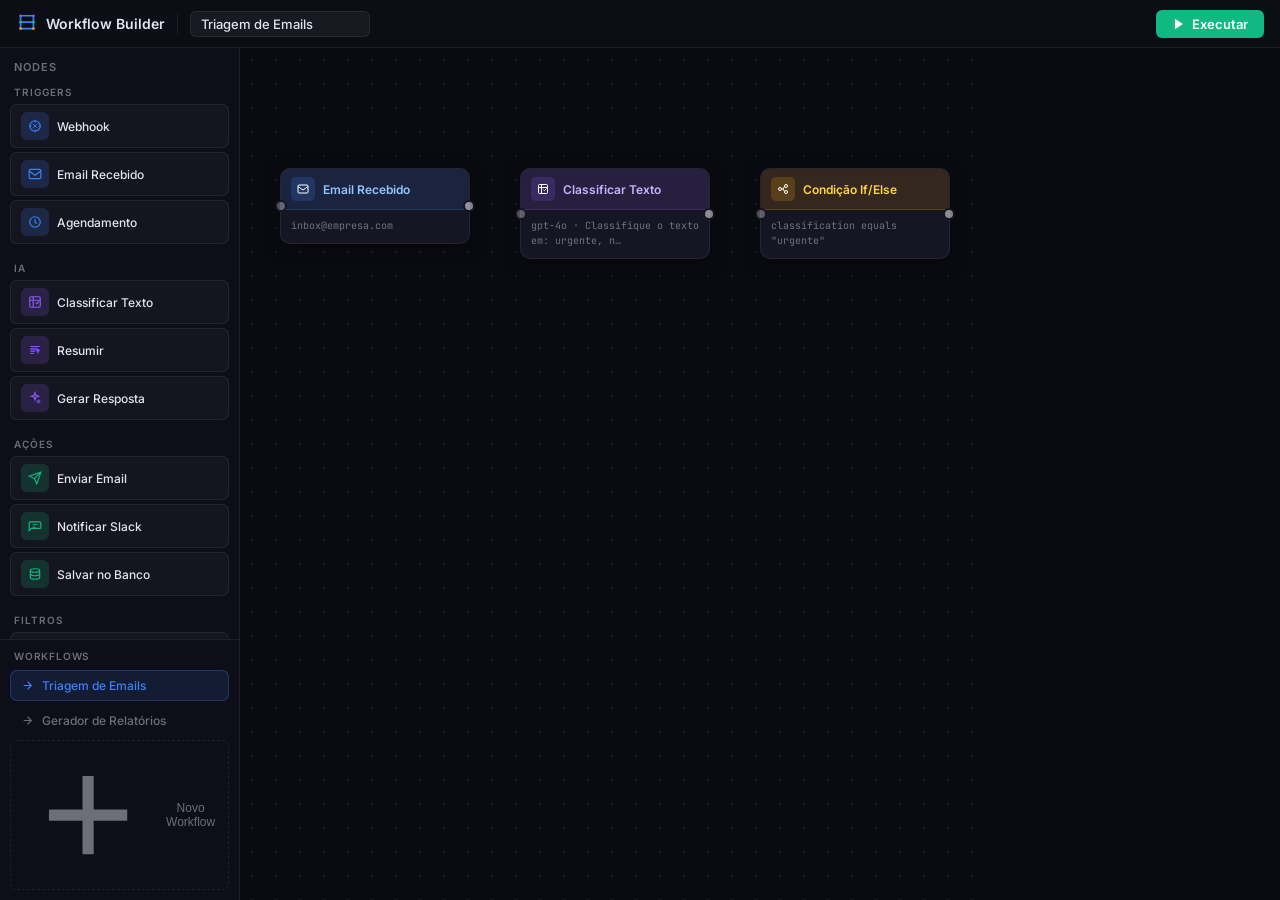
==== public/projects/ai-tool/index.html @ d4330326 "refactor: update law firm portfolio branding - Rename firm from 'Moreira & Associados' to 'Kal & Ass" ====
<!DOCTYPE html>
<html lang="pt-br">
<head>
  <meta charset="UTF-8">
  <meta name="viewport" content="width=device-width, initial-scale=1.0">
  <title>Workflow Builder</title>
  <link rel="icon" href="../../img/favicon-gk.jpeg" type="image/jpeg">
  <link rel="preconnect" href="https://fonts.googleapis.com">
  <link rel="preconnect" href="https://fonts.gstatic.com" crossorigin>
  <link href="https://fonts.googleapis.com/css2?family=Inter:wght@300;400;500;600;700&family=JetBrains+Mono:wght@400;500&display=swap" rel="stylesheet">
  <style>
    *, *::before, *::after { box-sizing: border-box; margin: 0; padding: 0; }

    :root {
      --bg: #0a0a12;
      --bg-sidebar: #0e0e18;
      --bg-node: #161622;
      --bg-panel: #0e0e18;
      --text: #e2e2f0;
      --muted: rgba(226,226,240,0.45);
      --border: rgba(255,255,255,0.07);
      --border-hover: rgba(255,255,255,0.14);
      --blue: #3B82F6;
      --purple: #8B5CF6;
      --green: #10B981;
      --yellow: #F59E0B;
      --red: #EF4444;
      --topbar-h: 48px;
      --sidebar-w: 240px;
      --panel-w: 300px;
      --log-h: 220px;
    }

    html, body { height: 100%; overflow: hidden; }

    body {
      background: var(--bg);
      color: var(--text);
      font-family: 'Inter', sans-serif;
      font-size: 13px;
    }

    /* ─── TOPBAR ─────────────────────────────────────────── */
    #topbar {
      position: fixed; top: 0; left: 0; right: 0;
      height: var(--topbar-h);
      background: rgba(14,14,24,0.95);
      border-bottom: 1px solid var(--border);
      display: flex; align-items: center; gap: 12px;
      padding: 0 16px;
      z-index: 100;
      backdrop-filter: blur(8px);
    }
    #topbar .logo {
      display: flex; align-items: center; gap: 8px;
      flex-shrink: 0;
    }
    #topbar .logo svg { width: 22px; height: 22px; }
    #topbar .logo-title {
      font-weight: 600; font-size: 14px;
      color: var(--text);
      white-space: nowrap;
    }
    #topbar .sep {
      width: 1px; height: 20px;
      background: var(--border);
      flex-shrink: 0;
    }
    #workflow-name-input {
      background: rgba(255,255,255,0.05);
      border: 1px solid var(--border);
      border-radius: 6px;
      color: var(--text);
      font-family: 'Inter', sans-serif;
      font-size: 13px;
      font-weight: 500;
      padding: 4px 10px;
      width: 180px;
      transition: border-color 0.2s;
      outline: none;
    }
    #workflow-name-input:focus {
      border-color: var(--blue);
    }
    #topbar .spacer { flex: 1; }
    #btn-execute {
      background: var(--green);
      color: #fff;
      border: none;
      border-radius: 6px;
      padding: 6px 16px;
      font-family: 'Inter', sans-serif;
      font-size: 13px;
      font-weight: 600;
      cursor: pointer;
      transition: background 0.2s, transform 0.1s;
      display: flex; align-items: center; gap: 6px;
      flex-shrink: 0;
    }
    #btn-execute:hover { background: #0da372; }
    #btn-execute:active { transform: scale(0.97); }
    #btn-execute.executing {
      background: var(--yellow);
      cursor: default;
    }
    #btn-execute svg { width: 14px; height: 14px; }

    /* ─── LAYOUT ─────────────────────────────────────────── */
    #layout {
      position: fixed;
      top: var(--topbar-h); left: 0; right: 0; bottom: 0;
      display: flex;
      transition: bottom 0.3s ease;
    }
    #layout.log-open { bottom: var(--log-h); }

    /* ─── SIDEBAR ────────────────────────────────────────── */
    #sidebar {
      width: var(--sidebar-w);
      background: var(--bg-sidebar);
      border-right: 1px solid var(--border);
      display: flex; flex-direction: column;
      flex-shrink: 0;
      overflow: hidden;
    }
    #sidebar-header {
      padding: 12px 14px 8px;
      font-size: 11px;
      font-weight: 600;
      text-transform: uppercase;
      letter-spacing: 0.08em;
      color: var(--muted);
    }
    #palette {
      flex: 1;
      overflow-y: auto;
      padding: 0 10px 10px;
    }
    #palette::-webkit-scrollbar { width: 4px; }
    #palette::-webkit-scrollbar-track { background: transparent; }
    #palette::-webkit-scrollbar-thumb { background: rgba(255,255,255,0.1); border-radius: 4px; }

    .palette-group { margin-bottom: 14px; }
    .palette-group-label {
      font-size: 10px;
      font-weight: 600;
      text-transform: uppercase;
      letter-spacing: 0.1em;
      color: var(--muted);
      padding: 4px 4px 6px;
    }
    .palette-node {
      display: flex; align-items: center; gap: 8px;
      padding: 7px 10px;
      border-radius: 7px;
      border: 1px solid var(--border);
      background: rgba(255,255,255,0.03);
      margin-bottom: 4px;
      cursor: grab;
      transition: background 0.15s, border-color 0.15s, transform 0.1s;
      user-select: none;
    }
    .palette-node:hover {
      background: rgba(255,255,255,0.07);
      border-color: var(--border-hover);
    }
    .palette-node:active { cursor: grabbing; transform: scale(0.97); }
    .palette-node-icon {
      width: 28px; height: 28px;
      border-radius: 6px;
      display: flex; align-items: center; justify-content: center;
      flex-shrink: 0;
    }
    .palette-node-icon svg { width: 14px; height: 14px; }
    .palette-node-label {
      font-size: 12px;
      font-weight: 500;
      color: var(--text);
    }

    /* color helpers */
    .color-blue   { background: rgba(59,130,246,0.18); color: var(--blue); }
    .color-purple { background: rgba(139,92,246,0.18); color: var(--purple); }
    .color-green  { background: rgba(16,185,129,0.18); color: var(--green); }
    .color-yellow { background: rgba(245,158,11,0.18); color: var(--yellow); }

    /* tabs */
    #sidebar-tabs {
      border-top: 1px solid var(--border);
      padding: 10px;
      display: flex; flex-direction: column; gap: 4px;
    }
    #sidebar-tabs-label {
      font-size: 10px; font-weight: 600;
      text-transform: uppercase; letter-spacing: 0.08em;
      color: var(--muted);
      padding: 0 4px 4px;
    }
    .workflow-tab {
      display: flex; align-items: center; gap: 8px;
      padding: 7px 10px;
      border-radius: 7px;
      border: 1px solid transparent;
      cursor: pointer;
      font-size: 12px; font-weight: 500;
      color: var(--muted);
      transition: all 0.15s;
      white-space: nowrap; overflow: hidden; text-overflow: ellipsis;
    }
    .workflow-tab:hover {
      background: rgba(255,255,255,0.05);
      color: var(--text);
    }
    .workflow-tab.active {
      background: rgba(59,130,246,0.12);
      border-color: rgba(59,130,246,0.3);
      color: var(--blue);
    }
    .workflow-tab svg { width: 13px; height: 13px; flex-shrink: 0; }
    #btn-new-workflow {
      display: flex; align-items: center; gap: 8px;
      padding: 7px 10px;
      border-radius: 7px;
      border: 1px dashed var(--border);
      cursor: pointer;
      font-size: 12px; font-weight: 500;
      color: var(--muted);
      transition: all 0.15s;
      background: none;
    }
    #btn-new-workflow:hover {
      border-color: var(--blue);
      color: var(--blue);
      background: rgba(59,130,246,0.06);
    }

    /* ─── CANVAS ─────────────────────────────────────────── */
    #canvas-wrap {
      flex: 1;
      position: relative;
      overflow: hidden;
      background: var(--bg);
    }
    #canvas-bg {
      position: absolute; inset: 0;
      background-image: radial-gradient(circle, rgba(255,255,255,0.08) 1px, transparent 1px);
      background-size: 24px 24px;
      pointer-events: none;
    }
    #canvas {
      position: absolute; inset: 0;
      overflow: hidden;
    }
    #svg-overlay {
      position: absolute; inset: 0;
      pointer-events: none;
      z-index: 10;
    }
    #svg-overlay path.connection {
      pointer-events: stroke;
      cursor: pointer;
    }

    /* ─── NODE ───────────────────────────────────────────── */
    .node {
      position: absolute;
      width: 190px;
      border-radius: 10px;
      border: 1px solid var(--border);
      background: var(--bg-node);
      box-shadow: 0 4px 20px rgba(0,0,0,0.4);
      cursor: default;
      user-select: none;
      transition: box-shadow 0.2s, border-color 0.2s;
      z-index: 20;
    }
    .node:hover {
      border-color: var(--border-hover);
      box-shadow: 0 6px 28px rgba(0,0,0,0.5);
    }
    .node.selected {
      border-color: rgba(59,130,246,0.6);
      box-shadow: 0 0 0 2px rgba(59,130,246,0.2), 0 6px 28px rgba(0,0,0,0.5);
    }
    .node.executing {
      animation: node-pulse 0.8s ease-in-out infinite alternate;
    }
    .node.completed {
      border-color: rgba(16,185,129,0.5);
      box-shadow: 0 0 0 2px rgba(16,185,129,0.15), 0 6px 28px rgba(0,0,0,0.5);
    }
    @keyframes node-pulse {
      from { box-shadow: 0 0 0 2px rgba(245,158,11,0.3), 0 6px 28px rgba(0,0,0,0.5); }
      to   { box-shadow: 0 0 16px 4px rgba(245,158,11,0.5), 0 6px 28px rgba(0,0,0,0.5); }
    }

    .node-header {
      display: flex; align-items: center; gap: 8px;
      padding: 8px 10px;
      border-radius: 9px 9px 0 0;
      cursor: move;
    }
    .node-header-icon {
      width: 24px; height: 24px;
      border-radius: 5px;
      background: rgba(255,255,255,0.12);
      display: flex; align-items: center; justify-content: center;
      flex-shrink: 0;
    }
    .node-header-icon svg { width: 12px; height: 12px; color: #fff; }
    .node-header-label {
      font-size: 12px; font-weight: 600;
      color: #fff;
      flex: 1;
      overflow: hidden; text-overflow: ellipsis; white-space: nowrap;
    }
    .node-body {
      padding: 8px 10px 10px;
    }
    .node-body-preview {
      font-family: 'JetBrains Mono', monospace;
      font-size: 10px;
      color: var(--muted);
      line-height: 1.5;
      overflow: hidden;
      display: -webkit-box;
      -webkit-line-clamp: 2;
      -webkit-box-orient: vertical;
    }

    /* ports */
    .port {
      position: absolute;
      width: 12px; height: 12px;
      border-radius: 50%;
      border: 2px solid var(--bg-node);
      cursor: crosshair;
      z-index: 30;
      transition: transform 0.15s;
    }
    .port:hover { transform: scale(1.4); }
    .port-in {
      left: -6px;
      top: 50%;
      transform: translateY(-50%);
      background: rgba(255,255,255,0.3);
    }
    .port-in:hover { transform: translateY(-50%) scale(1.4); }
    .port-out {
      right: -6px;
      top: 50%;
      transform: translateY(-50%);
      background: rgba(255,255,255,0.5);
    }
    .port-out:hover { transform: translateY(-50%) scale(1.4); }

    /* node tooltip */
    .node-tooltip {
      position: absolute;
      bottom: calc(100% + 8px);
      left: 50%;
      transform: translateX(-50%);
      background: #1a1a2e;
      border: 1px solid var(--border);
      border-radius: 8px;
      padding: 8px 10px;
      font-family: 'JetBrains Mono', monospace;
      font-size: 10px;
      color: var(--green);
      white-space: pre;
      z-index: 50;
      max-width: 240px;
      overflow: hidden;
      pointer-events: none;
      animation: tooltip-in 0.2s ease;
    }
    @keyframes tooltip-in {
      from { opacity: 0; transform: translateX(-50%) translateY(4px); }
      to   { opacity: 1; transform: translateX(-50%) translateY(0); }
    }

    /* ─── CONFIG PANEL ───────────────────────────────────── */
    #config-panel {
      width: var(--panel-w);
      background: var(--bg-panel);
      border-left: 1px solid var(--border);
      display: flex; flex-direction: column;
      flex-shrink: 0;
      transform: translateX(100%);
      transition: transform 0.25s ease;
    }
    #config-panel.open {
      transform: translateX(0);
    }
    #config-panel-header {
      display: flex; align-items: center; justify-content: space-between;
      padding: 14px 16px 10px;
      border-bottom: 1px solid var(--border);
    }
    #config-panel-title {
      font-size: 13px; font-weight: 600;
    }
    #config-panel-close {
      width: 24px; height: 24px;
      border-radius: 5px;
      border: 1px solid var(--border);
      background: none;
      color: var(--muted);
      cursor: pointer;
      display: flex; align-items: center; justify-content: center;
      transition: all 0.15s;
    }
    #config-panel-close:hover {
      background: rgba(255,255,255,0.07);
      color: var(--text);
    }
    #config-panel-body {
      flex: 1; overflow-y: auto;
      padding: 14px 16px;
    }
    #config-panel-body::-webkit-scrollbar { width: 4px; }
    #config-panel-body::-webkit-scrollbar-thumb { background: rgba(255,255,255,0.1); border-radius: 4px; }

    .config-field { margin-bottom: 14px; }
    .config-field label {
      display: block;
      font-size: 11px; font-weight: 500;
      color: var(--muted);
      margin-bottom: 5px;
      text-transform: uppercase;
      letter-spacing: 0.06em;
    }
    .config-field input,
    .config-field textarea,
    .config-field select {
      width: 100%;
      background: rgba(255,255,255,0.05);
      border: 1px solid var(--border);
      border-radius: 6px;
      color: var(--text);
      font-family: 'Inter', sans-serif;
      font-size: 12px;
      padding: 7px 10px;
      transition: border-color 0.2s;
      outline: none;
      resize: none;
    }
    .config-field input:focus,
    .config-field textarea:focus,
    .config-field select:focus {
      border-color: var(--blue);
    }
    .config-field textarea { min-height: 72px; }
    .config-field select option { background: #161622; }

    #config-panel-footer {
      padding: 12px 16px;
      border-top: 1px solid var(--border);
    }
    #btn-delete-node {
      width: 100%;
      background: rgba(239,68,68,0.1);
      border: 1px solid rgba(239,68,68,0.3);
      border-radius: 6px;
      color: var(--red);
      font-family: 'Inter', sans-serif;
      font-size: 12px; font-weight: 500;
      padding: 7px;
      cursor: pointer;
      transition: all 0.15s;
      display: flex; align-items: center; justify-content: center; gap: 6px;
    }
    #btn-delete-node:hover {
      background: rgba(239,68,68,0.2);
      border-color: rgba(239,68,68,0.5);
    }
    #btn-delete-node svg { width: 13px; height: 13px; }

    /* ─── EXECUTION LOG ──────────────────────────────────── */
    #log-panel {
      position: fixed;
      left: 0; right: 0;
      bottom: calc(-1 * var(--log-h));
      height: var(--log-h);
      background: var(--bg-sidebar);
      border-top: 1px solid var(--border);
      display: flex; flex-direction: column;
      transition: bottom 0.3s ease;
      z-index: 90;
    }
    #log-panel.open { bottom: 0; }
    #log-header {
      display: flex; align-items: center; justify-content: space-between;
      padding: 8px 16px;
      border-bottom: 1px solid var(--border);
      flex-shrink: 0;
    }
    #log-title {
      font-size: 11px; font-weight: 600;
      text-transform: uppercase; letter-spacing: 0.08em;
      color: var(--muted);
      display: flex; align-items: center; gap: 6px;
    }
    #log-title .dot {
      width: 6px; height: 6px; border-radius: 50%;
      background: var(--green);
      animation: blink 1s infinite;
    }
    @keyframes blink {
      0%, 100% { opacity: 1; }
      50% { opacity: 0.3; }
    }
    #log-close {
      background: none; border: none; color: var(--muted);
      cursor: pointer; font-size: 16px; line-height: 1;
      padding: 2px 6px;
      border-radius: 4px;
      transition: color 0.15s;
    }
    #log-close:hover { color: var(--text); }
    #log-entries {
      flex: 1; overflow-y: auto;
      padding: 8px 16px;
    }
    #log-entries::-webkit-scrollbar { width: 4px; }
    #log-entries::-webkit-scrollbar-thumb { background: rgba(255,255,255,0.1); border-radius: 4px; }

    .log-entry {
      display: flex; align-items: flex-start; gap: 10px;
      padding: 5px 0;
      border-bottom: 1px solid rgba(255,255,255,0.03);
      font-size: 12px;
    }
    .log-ts {
      font-family: 'JetBrains Mono', monospace;
      font-size: 10px;
      color: var(--muted);
      flex-shrink: 0;
      margin-top: 1px;
    }
    .log-status {
      font-size: 10px; font-weight: 600;
      text-transform: uppercase;
      padding: 1px 6px;
      border-radius: 3px;
      flex-shrink: 0;
    }
    .log-status.running {
      background: rgba(245,158,11,0.15);
      color: var(--yellow);
    }
    .log-status.done {
      background: rgba(16,185,129,0.15);
      color: var(--green);
    }
    .log-status.info {
      background: rgba(59,130,246,0.15);
      color: var(--blue);
    }
    .log-msg {
      flex: 1; color: var(--text);
    }
    .log-json-toggle {
      font-family: 'JetBrains Mono', monospace;
      font-size: 10px;
      color: var(--blue);
      cursor: pointer;
      text-decoration: underline;
      flex-shrink: 0;
    }
    .log-json-block {
      display: none;
      font-family: 'JetBrains Mono', monospace;
      font-size: 10px;
      color: var(--green);
      background: rgba(0,0,0,0.3);
      border-radius: 5px;
      padding: 7px 10px;
      margin-top: 4px;
      white-space: pre;
      overflow-x: auto;
      width: 100%;
    }
    .log-json-block.visible { display: block; }
    .log-entry-wrap { width: 100%; }

    /* ─── DRAG GHOST ─────────────────────────────────────── */
    #drag-ghost {
      position: fixed;
      pointer-events: none;
      z-index: 9999;
      opacity: 0.75;
      display: none;
    }
  </style>
</head>
<body>

<!-- TOPBAR -->
<div id="topbar">
  <div class="logo">
    <svg viewBox="0 0 24 24" fill="none" stroke="currentColor" stroke-width="1.8">
      <path d="M5 3L19 3M5 3V17M19 3V17M5 17L19 17M5 10H19" stroke="#3B82F6"/>
      <circle cx="5"  cy="3"  r="1.5" fill="#8B5CF6" stroke="none"/>
      <circle cx="19" cy="3"  r="1.5" fill="#8B5CF6" stroke="none"/>
      <circle cx="5"  cy="10" r="1.5" fill="#10B981" stroke="none"/>
      <circle cx="19" cy="10" r="1.5" fill="#10B981" stroke="none"/>
      <circle cx="5"  cy="17" r="1.5" fill="#F59E0B" stroke="none"/>
      <circle cx="19" cy="17" r="1.5" fill="#F59E0B" stroke="none"/>
    </svg>
    <span class="logo-title">Workflow Builder</span>
  </div>
  <div class="sep"></div>
  <input id="workflow-name-input" type="text" value="Triagem de Emails" spellcheck="false">
  <div class="spacer"></div>
  <button id="btn-execute" onclick="executeWorkflow()">
    <svg viewBox="0 0 24 24" fill="currentColor"><polygon points="5,3 19,12 5,21"/></svg>
    Executar
  </button>
</div>

<!-- LAYOUT -->
<div id="layout">

  <!-- SIDEBAR -->
  <div id="sidebar">
    <div id="sidebar-header">Nodes</div>
    <div id="palette"></div>
    <div id="sidebar-tabs">
      <div id="sidebar-tabs-label">Workflows</div>
      <div class="workflow-tab active" data-wf="0" onclick="switchWorkflow(0)">
        <svg viewBox="0 0 24 24" fill="none" stroke="currentColor" stroke-width="2"><path d="M5 12h14M12 5l7 7-7 7"/></svg>
        Triagem de Emails
      </div>
      <div class="workflow-tab" data-wf="1" onclick="switchWorkflow(1)">
        <svg viewBox="0 0 24 24" fill="none" stroke="currentColor" stroke-width="2"><path d="M5 12h14M12 5l7 7-7 7"/></svg>
        Gerador de Relatórios
      </div>
      <button id="btn-new-workflow" onclick="newWorkflow()">
        <svg viewBox="0 0 24 24" fill="none" stroke="currentColor" stroke-width="2"><path d="M12 5v14M5 12h14"/></svg>
        Novo Workflow
      </button>
    </div>
  </div>

  <!-- CANVAS -->
  <div id="canvas-wrap">
    <div id="canvas-bg"></div>
    <div id="canvas">
      <svg id="svg-overlay"></svg>
    </div>
  </div>

  <!-- CONFIG PANEL -->
  <div id="config-panel">
    <div id="config-panel-header">
      <span id="config-panel-title">Configurar Node</span>
      <button id="config-panel-close" onclick="closeConfigPanel()">
        <svg width="10" height="10" viewBox="0 0 10 10" fill="none" stroke="currentColor" stroke-width="2">
          <path d="M1 1l8 8M9 1L1 9"/>
        </svg>
      </button>
    </div>
    <div id="config-panel-body"></div>
    <div id="config-panel-footer">
      <button id="btn-delete-node" onclick="deleteNode()">
        <svg viewBox="0 0 24 24" fill="none" stroke="currentColor" stroke-width="2">
          <path d="M3 6h18M8 6V4h8v2M19 6l-1 14H6L5 6"/>
        </svg>
        Remover Node
      </button>
    </div>
  </div>

</div>

<!-- LOG PANEL -->
<div id="log-panel">
  <div id="log-header">
    <div id="log-title">
      <div class="dot"></div>
      Log de Execução
    </div>
    <button id="log-close" onclick="closeLog()">×</button>
  </div>
  <div id="log-entries"></div>
</div>

<!-- DRAG GHOST -->
<div id="drag-ghost"></div>

<script>
// ─── ICONS ──────────────────────────────────────────────────
const ICONS = {
  webhook: `<svg viewBox="0 0 24 24" fill="none" stroke="currentColor" stroke-width="2">
    <circle cx="12" cy="12" r="9"/>
    <path d="M2 12h4M18 12h4M12 2v4M12 18v4"/>
    <path d="M8 8l8 8M16 8l-8 8" stroke-width="1.5"/>
  </svg>`,
  email_in: `<svg viewBox="0 0 24 24" fill="none" stroke="currentColor" stroke-width="2">
    <rect x="2" y="4" width="20" height="16" rx="2"/>
    <path d="M2 7l10 7 10-7"/>
  </svg>`,
  schedule: `<svg viewBox="0 0 24 24" fill="none" stroke="currentColor" stroke-width="2">
    <circle cx="12" cy="12" r="9"/>
    <path d="M12 7v5l3 3"/>
  </svg>`,
  classify: `<svg viewBox="0 0 24 24" fill="none" stroke="currentColor" stroke-width="2">
    <path d="M9 3H5a2 2 0 00-2 2v4m6-6h10a2 2 0 012 2v4M9 3v18m0 0h10a2 2 0 002-2V9M9 21H5a2 2 0 01-2-2V9m0 0h18"/>
    <path d="M13 13l2 2 4-4" stroke-width="2"/>
  </svg>`,
  summarize: `<svg viewBox="0 0 24 24" fill="none" stroke="currentColor" stroke-width="2">
    <path d="M4 6h16M4 10h12M4 14h8M4 18h6"/>
    <path d="M20 14l-3-3-3 3M17 11v7"/>
  </svg>`,
  generate: `<svg viewBox="0 0 24 24" fill="none" stroke="currentColor" stroke-width="2">
    <path d="M12 3l1.5 4.5L18 9l-4.5 1.5L12 15l-1.5-4.5L6 9l4.5-1.5z"/>
    <path d="M18 15l.75 2.25L21 18l-2.25.75L18 21l-.75-2.25L15 18l2.25-.75z" stroke-width="1.5"/>
  </svg>`,
  send_email: `<svg viewBox="0 0 24 24" fill="none" stroke="currentColor" stroke-width="2">
    <path d="M22 2L11 13"/>
    <path d="M22 2L15 22l-4-9-9-4 20-7z"/>
  </svg>`,
  slack: `<svg viewBox="0 0 24 24" fill="none" stroke="currentColor" stroke-width="2">
    <path d="M22 16.74V7a2 2 0 00-2-2H4a2 2 0 00-2 2v13l4-4h14a2 2 0 002-1.26z"/>
    <path d="M8 10h8M8 14h5" stroke-width="1.8"/>
  </svg>`,
  database: `<svg viewBox="0 0 24 24" fill="none" stroke="currentColor" stroke-width="2">
    <ellipse cx="12" cy="6" rx="8" ry="3"/>
    <path d="M4 6v6c0 1.66 3.58 3 8 3s8-1.34 8-3V6"/>
    <path d="M4 12v6c0 1.66 3.58 3 8 3s8-1.34 8-3v-6"/>
  </svg>`,
  condition: `<svg viewBox="0 0 24 24" fill="none" stroke="currentColor" stroke-width="2">
    <circle cx="6" cy="12" r="3"/>
    <circle cx="18" cy="6" r="3"/>
    <circle cx="18" cy="18" r="3"/>
    <path d="M9 12h3M12 12l3-5M12 12l3 5"/>
  </svg>`,
  switch: `<svg viewBox="0 0 24 24" fill="none" stroke="currentColor" stroke-width="2">
    <circle cx="5" cy="12" r="3"/>
    <circle cx="19" cy="6" r="3"/>
    <circle cx="19" cy="12" r="3"/>
    <circle cx="19" cy="18" r="3"/>
    <path d="M8 12h4M12 12v-5M12 12v0M12 12v5" stroke-linecap="round"/>
    <path d="M12 7h4M12 12h4M12 17h4"/>
  </svg>`,
};

// ─── NODE DEFINITIONS ────────────────────────────────────────
const NODE_DEFS = {
  webhook:    { label: 'Webhook',         type: 'trigger', color: '#3B82F6', colorClass: 'color-blue',   icon: 'webhook',    defaultConfig: { url: '/webhooks/entrada', method: 'POST', secret: '' } },
  email_in:   { label: 'Email Recebido',  type: 'trigger', color: '#3B82F6', colorClass: 'color-blue',   icon: 'email_in',   defaultConfig: { mailbox: 'inbox@empresa.com', filter: '', markRead: true } },
  schedule:   { label: 'Agendamento',     type: 'trigger', color: '#3B82F6', colorClass: 'color-blue',   icon: 'schedule',   defaultConfig: { cron: '0 9 * * 1-5', timezone: 'America/Sao_Paulo', label: 'Dias úteis 9h' } },
  classify:   { label: 'Classificar Texto', type: 'ia',    color: '#8B5CF6', colorClass: 'color-purple', icon: 'classify',   defaultConfig: { model: 'gpt-4o', prompt: 'Classifique o texto em: urgente, normal, spam', temperature: 0.2 } },
  summarize:  { label: 'Resumir',         type: 'ia',      color: '#8B5CF6', colorClass: 'color-purple', icon: 'summarize',  defaultConfig: { model: 'gpt-4o', maxTokens: 300, language: 'pt-br' } },
  generate:   { label: 'Gerar Resposta',  type: 'ia',      color: '#8B5CF6', colorClass: 'color-purple', icon: 'generate',   defaultConfig: { model: 'gpt-4o', tone: 'formal', prompt: 'Gere uma resposta profissional para:', temperature: 0.7 } },
  send_email: { label: 'Enviar Email',    type: 'action',  color: '#10B981', colorClass: 'color-green',  icon: 'send_email', defaultConfig: { to: '', subject: 'Resposta automática', from: 'noreply@empresa.com' } },
  slack:      { label: 'Notificar Slack', type: 'action',  color: '#10B981', colorClass: 'color-green',  icon: 'slack',      defaultConfig: { channel: '#alertas', message: '', mention: '@channel' } },
  database:   { label: 'Salvar no Banco', type: 'action',  color: '#10B981', colorClass: 'color-green',  icon: 'database',   defaultConfig: { table: 'emails_triados', connection: 'postgres://prod', upsert: true } },
  condition:  { label: 'Condição If/Else', type: 'filter', color: '#F59E0B', colorClass: 'color-yellow', icon: 'condition',  defaultConfig: { field: 'classification', operator: 'equals', value: 'urgente' } },
  switch:     { label: 'Switch',          type: 'filter',  color: '#F59E0B', colorClass: 'color-yellow', icon: 'switch',     defaultConfig: { field: 'type', cases: 'caso1,caso2,default' } },
};

// ─── MOCK EXECUTION DATA ─────────────────────────────────────
const MOCK_OUTPUT = {
  webhook:    { event: 'POST /webhooks/entrada', headers: { 'x-secret': 'ok' }, body: { type: 'lead', email: 'joao@exemplo.com', message: 'Preciso de suporte urgente' } },
  email_in:   { from: 'cliente@empresa.com', subject: 'Bug crítico em produção', body: 'O sistema caiu às 14h...', receivedAt: '2026-11-25T14:03:22Z', messageId: '<abc123@mail.empresa.com>' },
  schedule:   { triggeredAt: '2026-11-25T09:00:00-03:00', cron: '0 9 * * 1-5', nextRun: '2026-11-26T09:00:00-03:00' },
  classify:   { model: 'gpt-4o', classification: 'urgente', confidence: 0.97, tokens: 142, latencyMs: 341 },
  summarize:  { model: 'gpt-4o', summary: 'Sistema de pagamentos fora do ar desde 14h. Impacto: ~1200 usuários. Equipe de infra notificada.', tokens: 287, latencyMs: 512 },
  generate:   { model: 'gpt-4o', response: 'Olá, recebemos sua solicitação e nossa equipe técnica já está analisando o incidente. Retornaremos em até 30 minutos com uma atualização.', tokens: 410, latencyMs: 673 },
  send_email: { messageId: '<resp-001@empresa.com>', to: 'cliente@empresa.com', status: 'sent', timestamp: '2026-11-25T14:03:58Z' },
  slack:      { channel: '#alertas', ts: '1732543438.001200', ok: true, message: 'Email urgente de cliente@empresa.com encaminhado ao time.' },
  database:   { table: 'emails_triados', rowId: 8471, inserted: true, timestamp: '2026-11-25T14:03:45Z' },
  condition:  { field: 'classification', value: 'urgente', result: true, branch: 'true' },
  switch:     { field: 'type', matched: 'caso1', branches: ['caso1', 'caso2', 'default'] },
};

// ─── STATE ───────────────────────────────────────────────────
let nodeCounter = 0;
let selectedNodeId = null;
let workflows = [
  { name: 'Triagem de Emails', nodes: [], connections: [] },
  { name: 'Gerador de Relatórios', nodes: [], connections: [] },
];
let currentWf = 0;
let isExecuting = false;

// drag state
let draggingNode = null;
let dragOffX = 0, dragOffY = 0;

// connection drawing state
let drawingConn = false;
let connSrcNodeId = null;
let connSrcPort = null; // 'out'
let tempPath = null;

// ─── HELPERS ─────────────────────────────────────────────────
function uid() { return 'n' + (++nodeCounter); }

function getCanvas() { return document.getElementById('canvas'); }
function getSvg() { return document.getElementById('svg-overlay'); }

function getPortCenter(portEl) {
  const svg = getSvg();
  const svgRect = svg.getBoundingClientRect();
  const portRect = portEl.getBoundingClientRect();
  return {
    x: portRect.left + portRect.width / 2 - svgRect.left,
    y: portRect.top  + portRect.height / 2 - svgRect.top,
  };
}

function getBezierPath(x1, y1, x2, y2) {
  const dx = Math.abs(x2 - x1) * 0.6 + 40;
  return `M${x1},${y1} C${x1+dx},${y1} ${x2-dx},${y2} ${x2},${y2}`;
}

function getNodeBodyPreview(node) {
  const def = NODE_DEFS[node.kind];
  const cfg = node.config;
  if (!def) return '';
  switch (node.kind) {
    case 'webhook':    return `${cfg.method} ${cfg.url}`;
    case 'email_in':  return cfg.mailbox;
    case 'schedule':  return `${cfg.cron} · ${cfg.label}`;
    case 'classify':  return `${cfg.model} · ${cfg.prompt.substring(0,34)}…`;
    case 'summarize': return `${cfg.model} · max ${cfg.maxTokens} tokens`;
    case 'generate':  return `${cfg.model} · ${cfg.tone} · t=${cfg.temperature}`;
    case 'send_email':return `To: ${cfg.to || '(vazio)'} · ${cfg.subject}`;
    case 'slack':     return `${cfg.channel} · ${cfg.mention}`;
    case 'database':  return `${cfg.table} @ postgres`;
    case 'condition': return `${cfg.field} ${cfg.operator} "${cfg.value}"`;
    case 'switch':    return `${cfg.field} → ${cfg.cases}`;
    default:          return '';
  }
}

// ─── RENDER ──────────────────────────────────────────────────
function wf() { return workflows[currentWf]; }

function renderAll() {
  const canvas = getCanvas();
  // remove old nodes
  canvas.querySelectorAll('.node').forEach(el => el.remove());
  // render nodes
  wf().nodes.forEach(n => renderNode(n));
  // render connections
  renderConnections();
}

function renderNode(node) {
  const def = NODE_DEFS[node.kind];
  const el = document.createElement('div');
  el.className = 'node' + (selectedNodeId === node.id ? ' selected' : '');
  el.id = 'node-' + node.id;
  el.style.left = node.x + 'px';
  el.style.top  = node.y + 'px';

  el.innerHTML = `
    <div class="node-header" style="background:${def.color}22; border-bottom:1px solid ${def.color}33;">
      <div class="node-header-icon" style="background:${def.color}33;">${ICONS[def.icon]}</div>
      <span class="node-header-label" style="color:${def.color == '#3B82F6' ? '#93c5fd' : def.color == '#8B5CF6' ? '#c4b5fd' : def.color == '#10B981' ? '#6ee7b7' : '#fcd34d'}">${def.label}</span>
    </div>
    <div class="node-body">
      <div class="node-body-preview">${getNodeBodyPreview(node)}</div>
    </div>
    <div class="port port-in" data-node="${node.id}" data-port="in"></div>
    <div class="port port-out" data-node="${node.id}" data-port="out"></div>
  `;

  // node click to select
  el.addEventListener('mousedown', (e) => {
    if (e.target.classList.contains('port')) return;
    e.stopPropagation();
    startNodeDrag(e, node.id);
    selectNode(node.id);
  });

  // port mousedown
  el.querySelectorAll('.port').forEach(p => {
    p.addEventListener('mousedown', (e) => {
      e.stopPropagation();
      if (p.dataset.port === 'out') {
        startConnectionDraw(e, node.id);
      }
    });
  });

  getCanvas().appendChild(el);
}

function updateNodeEl(node) {
  const el = document.getElementById('node-' + node.id);
  if (!el) return;
  el.style.left = node.x + 'px';
  el.style.top  = node.y + 'px';
  const preview = el.querySelector('.node-body-preview');
  if (preview) preview.textContent = getNodeBodyPreview(node);
}

// ─── CONNECTIONS ─────────────────────────────────────────────
function renderConnections() {
  const svg = getSvg();
  // remove all existing connection paths
  svg.querySelectorAll('path.connection').forEach(p => p.remove());
  wf().connections.forEach(conn => renderConnection(conn));
}

function renderConnection(conn) {
  const svg = getSvg();
  const srcNode = wf().nodes.find(n => n.id === conn.from);
  if (!srcNode) return;
  const srcEl = document.getElementById('node-' + conn.from);
  const dstEl = document.getElementById('node-' + conn.to);
  if (!srcEl || !dstEl) return;
  const outPort = srcEl.querySelector('.port-out');
  const inPort  = dstEl.querySelector('.port-in');
  if (!outPort || !inPort) return;
  const p1 = getPortCenter(outPort);
  const p2 = getPortCenter(inPort);
  const def = NODE_DEFS[srcNode.kind];
  const path = document.createElementNS('http://www.w3.org/2000/svg', 'path');
  path.setAttribute('class', 'connection');
  path.setAttribute('d', getBezierPath(p1.x, p1.y, p2.x, p2.y));
  path.setAttribute('stroke', def.color);
  path.setAttribute('stroke-opacity', '0.6');
  path.setAttribute('stroke-width', '2');
  path.setAttribute('fill', 'none');
  path.setAttribute('stroke-linecap', 'round');
  path.style.pointerEvents = 'stroke';
  path.dataset.connId = conn.id;
  path.addEventListener('click', (e) => {
    e.stopPropagation();
    deleteConnection(conn.id);
  });
  svg.appendChild(path);
}

function deleteConnection(connId) {
  wf().connections = wf().connections.filter(c => c.id !== connId);
  renderConnections();
}

function refreshConnections() {
  // re-render all connection paths (positions may have changed)
  renderConnections();
}

// ─── NODE DRAG ───────────────────────────────────────────────
function startNodeDrag(e, nodeId) {
  if (e.button !== 0) return;
  const node = wf().nodes.find(n => n.id === nodeId);
  if (!node) return;
  draggingNode = node;
  const el = document.getElementById('node-' + nodeId);
  const canvasRect = getCanvas().getBoundingClientRect();
  dragOffX = e.clientX - (canvasRect.left + node.x);
  dragOffY = e.clientY - (canvasRect.top  + node.y);
}

document.addEventListener('mousemove', (e) => {
  if (draggingNode) {
    const canvasRect = getCanvas().getBoundingClientRect();
    draggingNode.x = e.clientX - canvasRect.left - dragOffX;
    draggingNode.y = e.clientY - canvasRect.top  - dragOffY;
    updateNodeEl(draggingNode);
    refreshConnections();
  }
  if (drawingConn && tempPath) {
    const svg = getSvg();
    const svgRect = svg.getBoundingClientRect();
    const srcEl = document.getElementById('node-' + connSrcNodeId);
    if (!srcEl) return;
    const outPort = srcEl.querySelector('.port-out');
    const p1 = getPortCenter(outPort);
    const mx = e.clientX - svgRect.left;
    const my = e.clientY - svgRect.top;
    tempPath.setAttribute('d', getBezierPath(p1.x, p1.y, mx, my));
  }
});

document.addEventListener('mouseup', (e) => {
  if (draggingNode) {
    draggingNode = null;
  }
  if (drawingConn) {
    // check if we released on a port-in
    const target = document.elementFromPoint(e.clientX, e.clientY);
    if (target && target.classList.contains('port-in')) {
      const toNodeId = target.dataset.node;
      if (toNodeId && toNodeId !== connSrcNodeId) {
        // avoid duplicate
        const exists = wf().connections.find(c => c.from === connSrcNodeId && c.to === toNodeId);
        if (!exists) {
          wf().connections.push({ id: 'c' + Date.now(), from: connSrcNodeId, to: toNodeId });
        }
      }
    }
    if (tempPath) { tempPath.remove(); tempPath = null; }
    drawingConn = false;
    connSrcNodeId = null;
    renderConnections();
  }
});

// ─── CONNECTION DRAW ─────────────────────────────────────────
function startConnectionDraw(e, nodeId) {
  if (e.button !== 0) return;
  drawingConn = true;
  connSrcNodeId = nodeId;
  const svg = getSvg();
  const srcEl = document.getElementById('node-' + nodeId);
  const outPort = srcEl.querySelector('.port-out');
  const p1 = getPortCenter(outPort);
  const srcNode = wf().nodes.find(n => n.id === nodeId);
  const def = NODE_DEFS[srcNode.kind];
  tempPath = document.createElementNS('http://www.w3.org/2000/svg', 'path');
  tempPath.setAttribute('d', getBezierPath(p1.x, p1.y, p1.x, p1.y));
  tempPath.setAttribute('stroke', def.color);
  tempPath.setAttribute('stroke-opacity', '0.5');
  tempPath.setAttribute('stroke-width', '2');
  tempPath.setAttribute('fill', 'none');
  tempPath.setAttribute('stroke-dasharray', '6,4');
  svg.appendChild(tempPath);
}

// ─── SELECT / CONFIG PANEL ───────────────────────────────────
function selectNode(nodeId) {
  selectedNodeId = nodeId;
  document.querySelectorAll('.node').forEach(el => el.classList.remove('selected'));
  const el = document.getElementById('node-' + nodeId);
  if (el) el.classList.add('selected');
  openConfigPanel(nodeId);
}

function openConfigPanel(nodeId) {
  const node = wf().nodes.find(n => n.id === nodeId);
  if (!node) return;
  const def = NODE_DEFS[node.kind];
  document.getElementById('config-panel-title').textContent = def.label;
  const body = document.getElementById('config-panel-body');
  body.innerHTML = '';
  // generate fields from config
  Object.entries(node.config).forEach(([key, val]) => {
    const label = key.replace(/([A-Z])/g, ' $1').replace(/_/g, ' ').trim();
    const field = document.createElement('div');
    field.className = 'config-field';
    let inputHtml;
    if (typeof val === 'boolean') {
      inputHtml = `<select data-key="${key}">
        <option value="true" ${val ? 'selected' : ''}>true</option>
        <option value="false" ${!val ? 'selected' : ''}>false</option>
      </select>`;
    } else if (key === 'prompt' || key === 'message' || key === 'cases') {
      inputHtml = `<textarea data-key="${key}">${val}</textarea>`;
    } else {
      inputHtml = `<input type="text" data-key="${key}" value="${val}">`;
    }
    field.innerHTML = `<label>${label}</label>${inputHtml}`;
    body.appendChild(field);
  });
  // listen for changes
  body.querySelectorAll('input, textarea, select').forEach(input => {
    input.addEventListener('input', () => {
      const key = input.dataset.key;
      let v = input.value;
      if (input.tagName === 'SELECT') v = v === 'true';
      node.config[key] = v;
      updateNodeEl(node);
    });
  });
  document.getElementById('config-panel').classList.add('open');
}

function closeConfigPanel() {
  document.getElementById('config-panel').classList.remove('open');
  selectedNodeId = null;
  document.querySelectorAll('.node').forEach(el => el.classList.remove('selected'));
}
window.closeConfigPanel = closeConfigPanel;

function deleteNode() {
  if (!selectedNodeId) return;
  wf().nodes = wf().nodes.filter(n => n.id !== selectedNodeId);
  wf().connections = wf().connections.filter(c => c.from !== selectedNodeId && c.to !== selectedNodeId);
  document.getElementById('node-' + selectedNodeId)?.remove();
  closeConfigPanel();
  renderConnections();
}
window.deleteNode = deleteNode;

// click on canvas to deselect
document.getElementById('canvas-wrap').addEventListener('click', (e) => {
  if (e.target === e.currentTarget || e.target.id === 'canvas-bg' || e.target.id === 'canvas') {
    closeConfigPanel();
  }
});

// ─── PALETTE DRAG ────────────────────────────────────────────
function buildPalette() {
  const groups = {
    'Triggers': ['webhook', 'email_in', 'schedule'],
    'IA':       ['classify', 'summarize', 'generate'],
    'Ações':    ['send_email', 'slack', 'database'],
    'Filtros':  ['condition', 'switch'],
  };
  const palette = document.getElementById('palette');
  palette.innerHTML = '';
  Object.entries(groups).forEach(([groupName, kinds]) => {
    const g = document.createElement('div');
    g.className = 'palette-group';
    g.innerHTML = `<div class="palette-group-label">${groupName}</div>`;
    kinds.forEach(kind => {
      const def = NODE_DEFS[kind];
      const item = document.createElement('div');
      item.className = 'palette-node';
      item.draggable = true;
      item.dataset.kind = kind;
      item.innerHTML = `
        <div class="palette-node-icon ${def.colorClass}">${ICONS[def.icon]}</div>
        <span class="palette-node-label">${def.label}</span>
      `;
      item.addEventListener('dragstart', (e) => {
        e.dataTransfer.setData('kind', kind);
        e.dataTransfer.effectAllowed = 'copy';
      });
      g.appendChild(item);
    });
    palette.appendChild(g);
  });
}

const canvasWrap = document.getElementById('canvas-wrap');
canvasWrap.addEventListener('dragover', (e) => { e.preventDefault(); e.dataTransfer.dropEffect = 'copy'; });
canvasWrap.addEventListener('drop', (e) => {
  e.preventDefault();
  const kind = e.dataTransfer.getData('kind');
  if (!kind) return;
  const canvasRect = getCanvas().getBoundingClientRect();
  const x = e.clientX - canvasRect.left - 95;
  const y = e.clientY - canvasRect.top  - 40;
  addNode(kind, x, y);
});

function addNode(kind, x, y) {
  const def = NODE_DEFS[kind];
  const node = {
    id: uid(),
    kind,
    x: Math.max(10, x),
    y: Math.max(10, y),
    config: { ...def.defaultConfig },
  };
  wf().nodes.push(node);
  renderNode(node);
  selectNode(node.id);
}

// ─── WORKFLOW TABS ────────────────────────────────────────────
function switchWorkflow(idx) {
  currentWf = idx;
  workflows[idx] && (document.getElementById('workflow-name-input').value = workflows[idx].name);
  document.querySelectorAll('.workflow-tab').forEach((t, i) => {
    t.classList.toggle('active', i === idx);
  });
  closeConfigPanel();
  renderAll();
}

document.getElementById('workflow-name-input').addEventListener('input', (e) => {
  wf().name = e.target.value;
  const tab = document.querySelectorAll('.workflow-tab')[currentWf];
  if (tab) tab.textContent = e.target.value;
});

function newWorkflow() {
  const idx = workflows.length;
  workflows.push({ name: 'Novo Workflow', nodes: [], connections: [] });
  const tabs = document.getElementById('sidebar-tabs');
  const btn = document.getElementById('btn-new-workflow');
  const tab = document.createElement('div');
  tab.className = 'workflow-tab';
  tab.dataset.wf = idx;
  tab.onclick = () => switchWorkflow(idx);
  tab.innerHTML = `<svg viewBox="0 0 24 24" fill="none" stroke="currentColor" stroke-width="2"><path d="M5 12h14M12 5l7 7-7 7"/></svg> Novo Workflow`;
  tabs.insertBefore(tab, btn);
  switchWorkflow(idx);
}
window.newWorkflow = newWorkflow;

// ─── EXECUTION LOG ───────────────────────────────────────────
function openLog() {
  document.getElementById('log-panel').classList.add('open');
  document.getElementById('layout').classList.add('log-open');
}
function closeLog() {
  document.getElementById('log-panel').classList.remove('open');
  document.getElementById('layout').classList.remove('log-open');
}
window.closeLog = closeLog;

function clearLog() {
  document.getElementById('log-entries').innerHTML = '';
}

function addLogEntry(id, status, msg, json) {
  const entries = document.getElementById('log-entries');
  const ts = new Date().toLocaleTimeString('pt-BR', { hour12: false });
  const statusClass = status === 'running' ? 'running' : status === 'done' ? 'done' : 'info';
  const statusLabel = status === 'running' ? 'executando' : status === 'done' ? 'concluído' : 'info';
  const existing = document.getElementById('logentry-' + id);
  if (existing) {
    existing.innerHTML = buildLogEntryHTML(ts, statusClass, statusLabel, msg, json);
    return;
  }
  const wrap = document.createElement('div');
  wrap.className = 'log-entry-wrap';
  wrap.id = 'logentry-' + id;
  wrap.innerHTML = buildLogEntryHTML(ts, statusClass, statusLabel, msg, json);
  entries.appendChild(wrap);
  entries.scrollTop = entries.scrollHeight;
}

function buildLogEntryHTML(ts, statusClass, statusLabel, msg, json) {
  let jsonPart = '';
  if (json) {
    const jsonStr = JSON.stringify(json, null, 2);
    const toggleId = 'json-' + Math.random().toString(36).slice(2);
    jsonPart = `<span class="log-json-toggle" onclick="document.getElementById('${toggleId}').classList.toggle('visible')">ver JSON</span>
      <div class="log-json-block" id="${toggleId}">${jsonStr}</div>`;
  }
  return `<div class="log-entry">
    <span class="log-ts">${ts}</span>
    <span class="log-status ${statusClass}">${statusLabel}</span>
    <div class="log-msg">
      <div>${msg}</div>
      ${jsonPart}
    </div>
  </div>`;
}

// ─── TOPOLOGICAL SORT ────────────────────────────────────────
function topoSort(nodes, connections) {
  const inDegree = {};
  const adj = {};
  nodes.forEach(n => { inDegree[n.id] = 0; adj[n.id] = []; });
  connections.forEach(c => {
    if (adj[c.from]) adj[c.from].push(c.to);
    if (c.to in inDegree) inDegree[c.to]++;
  });
  const queue = nodes.filter(n => inDegree[n.id] === 0).map(n => n.id);
  const result = [];
  while (queue.length) {
    const id = queue.shift();
    result.push(id);
    (adj[id] || []).forEach(nid => {
      inDegree[nid]--;
      if (inDegree[nid] === 0) queue.push(nid);
    });
  }
  // add any remaining (cycles or disconnected)
  nodes.forEach(n => { if (!result.includes(n.id)) result.push(n.id); });
  return result.map(id => nodes.find(n => n.id === id)).filter(Boolean);
}

// ─── EXECUTE ─────────────────────────────────────────────────
async function executeWorkflow() {
  if (isExecuting) return;
  if (wf().nodes.length === 0) {
    alert('Adicione nodes ao workflow antes de executar.');
    return;
  }
  isExecuting = true;
  const btn = document.getElementById('btn-execute');
  btn.classList.add('executing');
  btn.innerHTML = `<svg viewBox="0 0 24 24" width="14" height="14" fill="none" stroke="currentColor" stroke-width="2"><circle cx="12" cy="12" r="9" stroke-dasharray="30 10" stroke-linecap="round"><animateTransform attributeName="transform" type="rotate" from="0 12 12" to="360 12 12" dur="1s" repeatCount="indefinite"/></circle></svg> Executando...`;
  clearLog();
  openLog();

  const order = topoSort(wf().nodes, wf().connections);
  const delays = { trigger: 400, ia: 1200, action: 700, filter: 500 };

  for (const node of order) {
    const def = NODE_DEFS[node.kind];
    const el = document.getElementById('node-' + node.id);
    // set executing
    if (el) {
      el.classList.remove('completed');
      el.classList.add('executing');
    }
    addLogEntry('exec-' + node.id, 'running', `${def.label} — processando`);
    const delay = delays[def.type] + Math.random() * 400;
    await sleep(delay);
    // done
    if (el) {
      el.classList.remove('executing');
      el.classList.add('completed');
      showNodeTooltip(node, el);
    }
    const output = MOCK_OUTPUT[node.kind] || {};
    addLogEntry('exec-' + node.id, 'done', `${def.label} — concluído`, output);
  }

  addLogEntry('wf-done', 'info', `Workflow "${wf().name}" executado com sucesso. ${order.length} nodes processados.`);

  btn.classList.remove('executing');
  btn.innerHTML = `<svg viewBox="0 0 24 24" fill="currentColor" width="14" height="14"><polygon points="5,3 19,12 5,21"/></svg> Executar`;
  isExecuting = false;
}
window.executeWorkflow = executeWorkflow;

function sleep(ms) { return new Promise(r => setTimeout(r, ms)); }

function showNodeTooltip(node, el) {
  // remove existing
  el.querySelectorAll('.node-tooltip').forEach(t => t.remove());
  const output = MOCK_OUTPUT[node.kind] || {};
  const lines = JSON.stringify(output, null, 2).split('\n').slice(0, 6).join('\n');
  const tooltip = document.createElement('div');
  tooltip.className = 'node-tooltip';
  tooltip.textContent = lines + (JSON.stringify(output, null, 2).split('\n').length > 6 ? '\n...' : '');
  el.appendChild(tooltip);
  setTimeout(() => tooltip.remove(), 4000);
}

// ─── PRESETS ─────────────────────────────────────────────────
function buildPreset1() {
  // "Triagem de Emails"
  const nodes = [
    { id: uid(), kind: 'email_in',  x: 40,  y: 120, config: { ...NODE_DEFS.email_in.defaultConfig } },
    { id: uid(), kind: 'classify',  x: 280, y: 120, config: { ...NODE_DEFS.classify.defaultConfig } },
    { id: uid(), kind: 'condition', x: 520, y: 120, config: { ...NODE_DEFS.condition.defaultConfig } },
    { id: uid(), kind: 'slack',     x: 760, y: 40,  config: { ...NODE_DEFS.slack.defaultConfig, channel: '#alertas', message: 'Email urgente recebido!' } },
    { id: uid(), kind: 'database',  x: 760, y: 220, config: { ...NODE_DEFS.database.defaultConfig } },
  ];
  const connections = [
    { id: 'c1', from: nodes[0].id, to: nodes[1].id },
    { id: 'c2', from: nodes[1].id, to: nodes[2].id },
    { id: 'c3', from: nodes[2].id, to: nodes[3].id },
    { id: 'c4', from: nodes[2].id, to: nodes[4].id },
  ];
  return { nodes, connections };
}

function buildPreset2() {
  // "Gerador de Relatórios"
  const nodes = [
    { id: uid(), kind: 'schedule',   x: 40,  y: 160, config: { ...NODE_DEFS.schedule.defaultConfig } },
    { id: uid(), kind: 'summarize',  x: 280, y: 160, config: { ...NODE_DEFS.summarize.defaultConfig } },
    { id: uid(), kind: 'generate',   x: 520, y: 160, config: { ...NODE_DEFS.generate.defaultConfig } },
    { id: uid(), kind: 'send_email', x: 760, y: 160, config: { ...NODE_DEFS.send_email.defaultConfig, to: 'equipe@empresa.com', subject: 'Relatório Diário' } },
  ];
  const connections = [
    { id: 'c1', from: nodes[0].id, to: nodes[1].id },
    { id: 'c2', from: nodes[1].id, to: nodes[2].id },
    { id: 'c3', from: nodes[2].id, to: nodes[3].id },
  ];
  return { nodes, connections };
}

// ─── INIT ─────────────────────────────────────────────────────
function init() {
  buildPalette();
  const p1 = buildPreset1();
  workflows[0].nodes = p1.nodes;
  workflows[0].connections = p1.connections;
  const p2 = buildPreset2();
  workflows[1].nodes = p2.nodes;
  workflows[1].connections = p2.connections;
  renderAll();
}

// wait for DOM+fonts
document.addEventListener('DOMContentLoaded', () => {
  // slight delay so SVG is fully laid out
  setTimeout(init, 80);
});
</script>
</body>
</html>
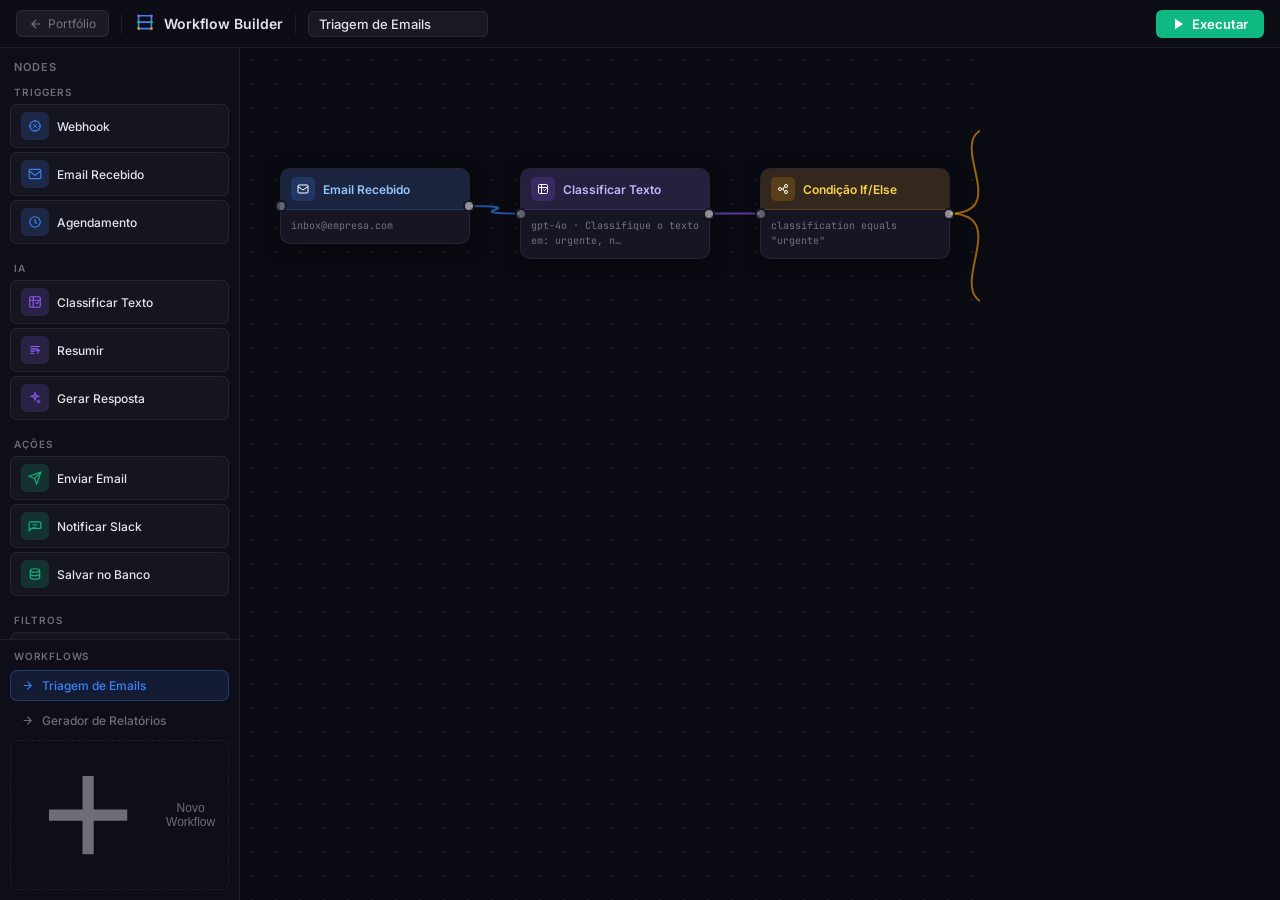
==== commit 0535f1ad: "fix: restore lost assets and fix workflow builder - Recover all missing images, project pages, and 4" ====
--- a/public/projects/ai-tool/index.html
+++ b/public/projects/ai-tool/index.html
@@ -51,6 +51,26 @@
       z-index: 100;
       backdrop-filter: blur(8px);
     }
+    #btn-back {
+      display: flex; align-items: center; gap: 5px;
+      background: rgba(255,255,255,0.06);
+      border: 1px solid var(--border);
+      border-radius: 6px;
+      color: var(--muted);
+      font-family: 'Inter', sans-serif;
+      font-size: 12px;
+      padding: 5px 12px;
+      cursor: pointer;
+      text-decoration: none;
+      transition: all 0.2s;
+      flex-shrink: 0;
+    }
+    #btn-back:hover {
+      background: rgba(255,255,255,0.1);
+      color: var(--text);
+      border-color: var(--border-hover);
+    }
+    #btn-back svg { width: 14px; height: 14px; }
     #topbar .logo {
       display: flex; align-items: center; gap: 8px;
       flex-shrink: 0;
@@ -253,6 +273,7 @@
     }
     #svg-overlay {
       position: absolute; inset: 0;
+      width: 100%; height: 100%;
       pointer-events: none;
       z-index: 10;
     }
@@ -598,6 +619,11 @@
 
 <!-- TOPBAR -->
 <div id="topbar">
+  <a id="btn-back" href="../../index.html">
+    <svg viewBox="0 0 24 24" fill="none" stroke="currentColor" stroke-width="2"><path d="M19 12H5M12 19l-7-7 7-7"/></svg>
+    Portfólio
+  </a>
+  <div class="sep"></div>
   <div class="logo">
     <svg viewBox="0 0 24 24" fill="none" stroke="currentColor" stroke-width="1.8">
       <path d="M5 3L19 3M5 3V17M19 3V17M5 17L19 17M5 10H19" stroke="#3B82F6"/>
@@ -647,7 +673,7 @@
   <div id="canvas-wrap">
     <div id="canvas-bg"></div>
     <div id="canvas">
-      <svg id="svg-overlay"></svg>
+      <svg id="svg-overlay" width="100%" height="100%"></svg>
     </div>
   </div>
 
